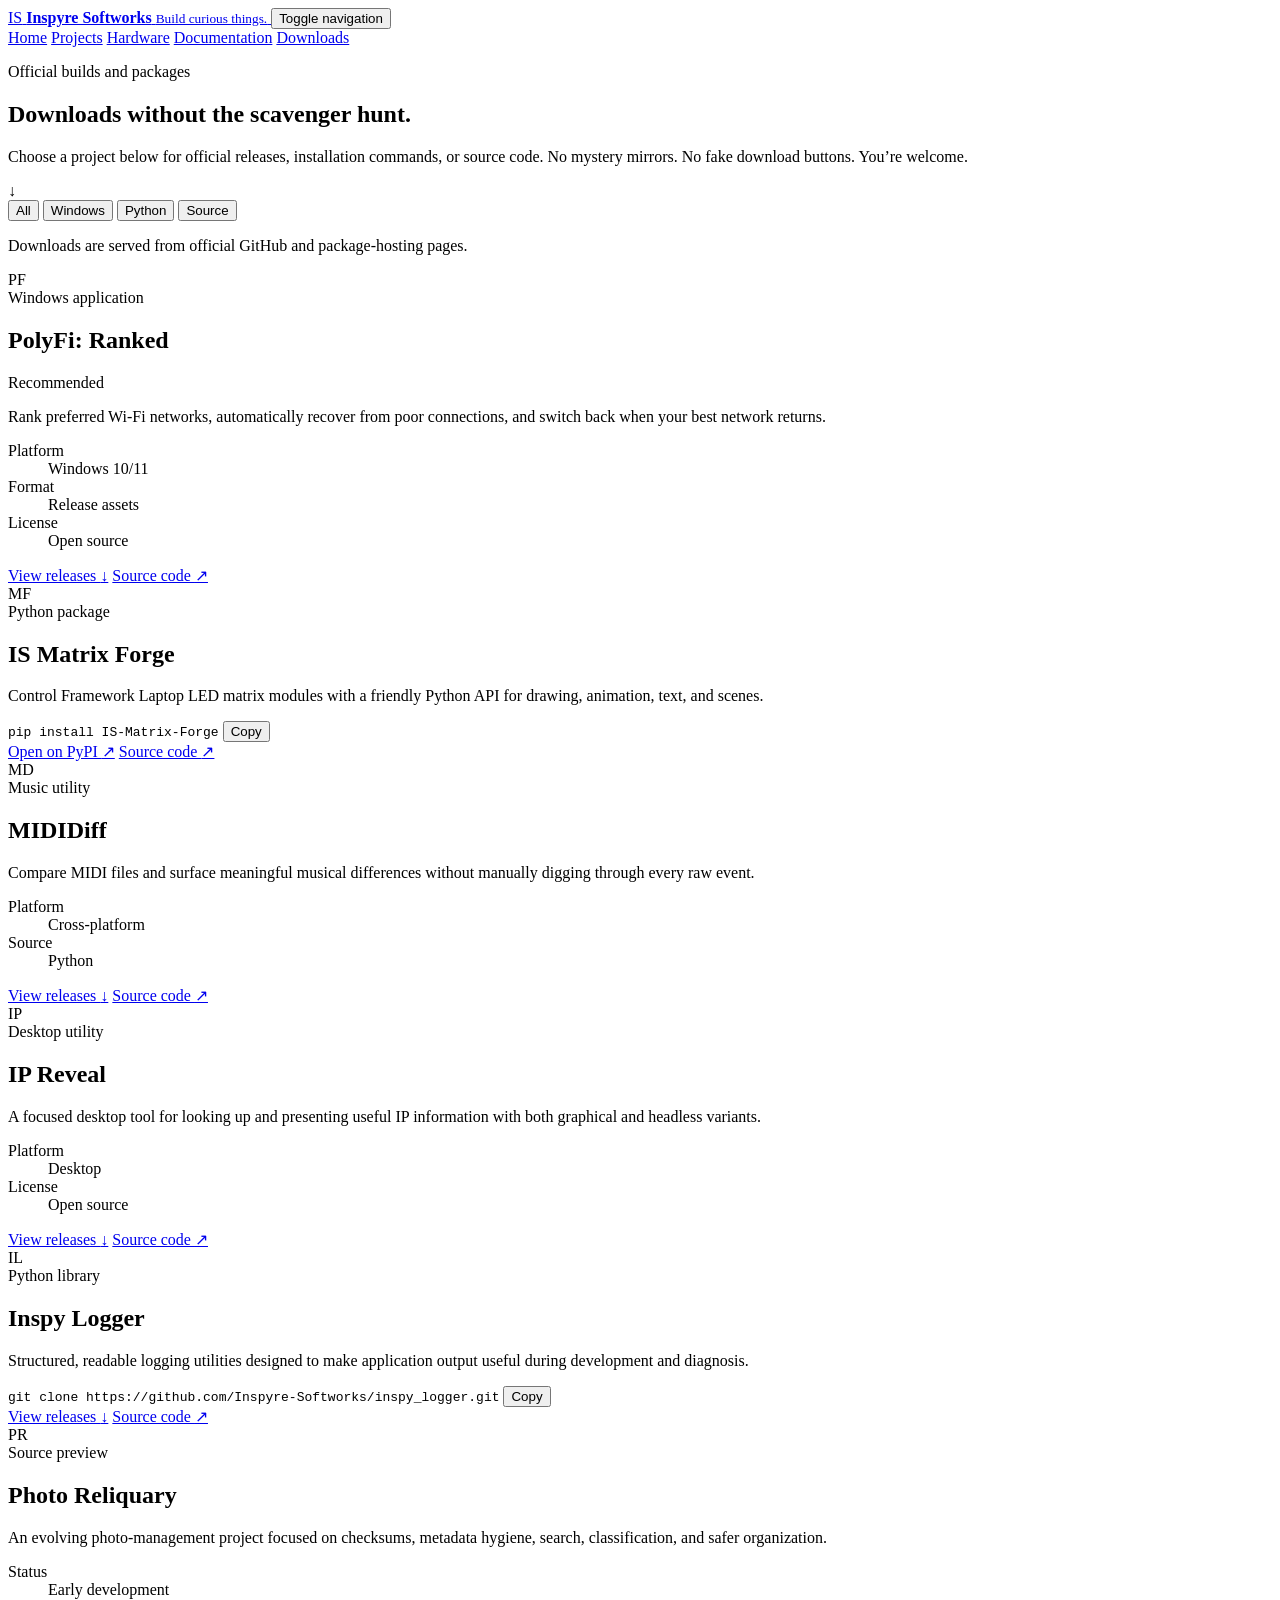
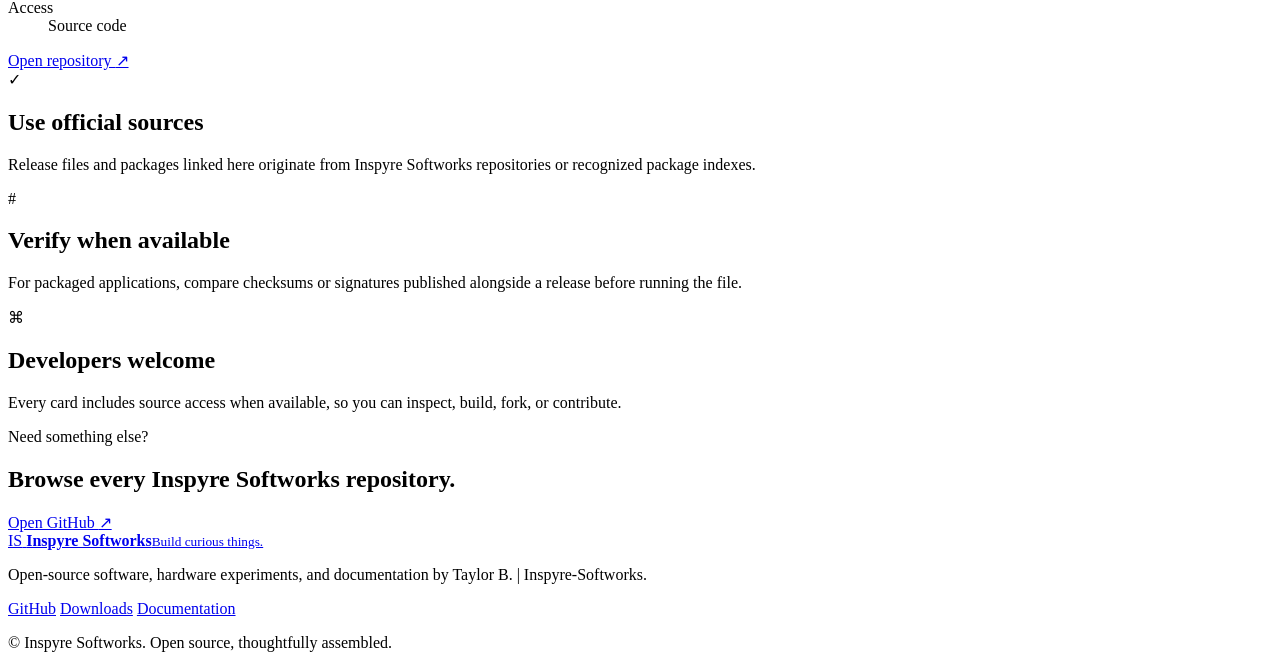
==== downloads.html @ b5f70a24 "Add downloads page" ====
<!doctype html>
<html lang="en">
<head>
  <meta charset="utf-8">
  <meta name="viewport" content="width=device-width, initial-scale=1">
  <meta name="description" content="Download releases, packages, and source code from Inspyre Softworks.">
  <meta name="theme-color" content="#0a0d14">
  <title>Downloads | Inspyre Softworks</title>
  <link rel="preconnect" href="https://fonts.googleapis.com">
  <link rel="preconnect" href="https://fonts.gstatic.com" crossorigin>
  <link href="https://fonts.googleapis.com/css2?family=DM+Mono:wght@400;500&family=Manrope:wght@400;500;600;700;800&display=swap" rel="stylesheet">
  <link rel="stylesheet" href="styles.css">
  <script defer src="app.js"></script>
</head>
<body>
  <div class="site-shell">
    <header class="site-header">
      <a class="brand" href="index.html" aria-label="Inspyre Softworks home">
        <span class="brand-mark" aria-hidden="true">IS</span>
        <span class="brand-copy">
          <strong>Inspyre Softworks</strong>
          <small>Build curious things.</small>
        </span>
      </a>

      <button class="nav-toggle" type="button" aria-expanded="false" aria-controls="site-nav">
        <span class="sr-only">Toggle navigation</span>
        <span></span><span></span><span></span>
      </button>

      <nav id="site-nav" class="site-nav" aria-label="Primary navigation">
        <a href="index.html">Home</a>
        <a href="index.html#projects">Projects</a>
        <a href="index.html#hardware">Hardware</a>
        <a href="index.html#docs">Documentation</a>
        <a class="nav-download active" href="downloads.html">Downloads</a>
      </nav>
    </header>

    <main>
      <section class="page-hero downloads-hero">
        <div>
          <p class="eyebrow"><span></span> Official builds and packages</p>
          <h1>Downloads without the scavenger hunt.</h1>
          <p>Choose a project below for official releases, installation commands, or source code. No mystery mirrors. No fake download buttons. You’re welcome.</p>
        </div>
        <div class="download-hero-glyph" aria-hidden="true">
          <span>↓</span>
          <i></i><i></i><i></i>
        </div>
      </section>

      <section class="download-toolbar" aria-label="Download filters">
        <div class="filter-group" role="group" aria-label="Filter downloads by platform">
          <button class="filter-button active" type="button" data-filter="all">All</button>
          <button class="filter-button" type="button" data-filter="windows">Windows</button>
          <button class="filter-button" type="button" data-filter="python">Python</button>
          <button class="filter-button" type="button" data-filter="source">Source</button>
        </div>
        <p><span class="status-dot"></span> Downloads are served from official GitHub and package-hosting pages.</p>
      </section>

      <section class="downloads-grid" aria-live="polite">
        <article class="download-card download-card-featured" data-category="windows source">
          <div class="download-card-head">
            <div class="download-icon">PF</div>
            <div>
              <span class="release-type">Windows application</span>
              <h2>PolyFi: Ranked</h2>
            </div>
            <span class="recommended-badge">Recommended</span>
          </div>
          <p>Rank preferred Wi-Fi networks, automatically recover from poor connections, and switch back when your best network returns.</p>
          <dl class="download-meta">
            <div><dt>Platform</dt><dd>Windows 10/11</dd></div>
            <div><dt>Format</dt><dd>Release assets</dd></div>
            <div><dt>License</dt><dd>Open source</dd></div>
          </dl>
          <div class="download-actions">
            <a class="button button-primary" href="https://github.com/Inspyre-Softworks/PolyFi-Ranked/releases">View releases <span aria-hidden="true">↓</span></a>
            <a class="button button-quiet" href="https://github.com/Inspyre-Softworks/PolyFi-Ranked">Source code <span aria-hidden="true">↗</span></a>
          </div>
        </article>

        <article class="download-card" data-category="python source">
          <div class="download-card-head">
            <div class="download-icon">MF</div>
            <div>
              <span class="release-type">Python package</span>
              <h2>IS Matrix Forge</h2>
            </div>
          </div>
          <p>Control Framework Laptop LED matrix modules with a friendly Python API for drawing, animation, text, and scenes.</p>
          <div class="install-command">
            <code>pip install IS-Matrix-Forge</code>
            <button type="button" data-copy="pip install IS-Matrix-Forge" aria-label="Copy install command">Copy</button>
          </div>
          <div class="download-actions">
            <a class="button button-secondary" href="https://pypi.org/project/IS-Matrix-Forge/">Open on PyPI <span aria-hidden="true">↗</span></a>
            <a class="button button-quiet" href="https://github.com/Inspyre-Softworks/IS-Matrix-Forge">Source code <span aria-hidden="true">↗</span></a>
          </div>
        </article>

        <article class="download-card" data-category="windows python source">
          <div class="download-card-head">
            <div class="download-icon">MD</div>
            <div>
              <span class="release-type">Music utility</span>
              <h2>MIDIDiff</h2>
            </div>
          </div>
          <p>Compare MIDI files and surface meaningful musical differences without manually digging through every raw event.</p>
          <dl class="download-meta compact">
            <div><dt>Platform</dt><dd>Cross-platform</dd></div>
            <div><dt>Source</dt><dd>Python</dd></div>
          </dl>
          <div class="download-actions">
            <a class="button button-secondary" href="https://github.com/Inspyre-Softworks/MIDIDiff/releases">View releases <span aria-hidden="true">↓</span></a>
            <a class="button button-quiet" href="https://github.com/Inspyre-Softworks/MIDIDiff">Source code <span aria-hidden="true">↗</span></a>
          </div>
        </article>

        <article class="download-card" data-category="windows source">
          <div class="download-card-head">
            <div class="download-icon">IP</div>
            <div>
              <span class="release-type">Desktop utility</span>
              <h2>IP Reveal</h2>
            </div>
          </div>
          <p>A focused desktop tool for looking up and presenting useful IP information with both graphical and headless variants.</p>
          <dl class="download-meta compact">
            <div><dt>Platform</dt><dd>Desktop</dd></div>
            <div><dt>License</dt><dd>Open source</dd></div>
          </dl>
          <div class="download-actions">
            <a class="button button-secondary" href="https://github.com/Inspyre-Softworks/ip-reveal/releases">View releases <span aria-hidden="true">↓</span></a>
            <a class="button button-quiet" href="https://github.com/Inspyre-Softworks/ip-reveal">Source code <span aria-hidden="true">↗</span></a>
          </div>
        </article>

        <article class="download-card" data-category="python source">
          <div class="download-card-head">
            <div class="download-icon">IL</div>
            <div>
              <span class="release-type">Python library</span>
              <h2>Inspy Logger</h2>
            </div>
          </div>
          <p>Structured, readable logging utilities designed to make application output useful during development and diagnosis.</p>
          <div class="install-command">
            <code>git clone https://github.com/Inspyre-Softworks/inspy_logger.git</code>
            <button type="button" data-copy="git clone https://github.com/Inspyre-Softworks/inspy_logger.git" aria-label="Copy clone command">Copy</button>
          </div>
          <div class="download-actions">
            <a class="button button-secondary" href="https://github.com/Inspyre-Softworks/inspy_logger/releases">View releases <span aria-hidden="true">↓</span></a>
            <a class="button button-quiet" href="https://github.com/Inspyre-Softworks/inspy_logger">Source code <span aria-hidden="true">↗</span></a>
          </div>
        </article>

        <article class="download-card" data-category="source">
          <div class="download-card-head">
            <div class="download-icon">PR</div>
            <div>
              <span class="release-type">Source preview</span>
              <h2>Photo Reliquary</h2>
            </div>
          </div>
          <p>An evolving photo-management project focused on checksums, metadata hygiene, search, classification, and safer organization.</p>
          <dl class="download-meta compact">
            <div><dt>Status</dt><dd>Early development</dd></div>
            <div><dt>Access</dt><dd>Source code</dd></div>
          </dl>
          <div class="download-actions">
            <a class="button button-secondary" href="https://github.com/Inspyre-Softworks/Photo-Reliquary">Open repository <span aria-hidden="true">↗</span></a>
          </div>
        </article>
      </section>

      <section class="download-notes">
        <article>
          <span class="note-icon">✓</span>
          <div><h2>Use official sources</h2><p>Release files and packages linked here originate from Inspyre Softworks repositories or recognized package indexes.</p></div>
        </article>
        <article>
          <span class="note-icon">#</span>
          <div><h2>Verify when available</h2><p>For packaged applications, compare checksums or signatures published alongside a release before running the file.</p></div>
        </article>
        <article>
          <span class="note-icon">⌘</span>
          <div><h2>Developers welcome</h2><p>Every card includes source access when available, so you can inspect, build, fork, or contribute.</p></div>
        </article>
      </section>

      <section class="source-banner">
        <div>
          <p class="eyebrow"><span></span> Need something else?</p>
          <h2>Browse every Inspyre Softworks repository.</h2>
        </div>
        <a class="button button-light" href="https://github.com/Inspyre-Softworks">Open GitHub <span aria-hidden="true">↗</span></a>
      </section>
    </main>

    <footer class="site-footer">
      <div>
        <a class="brand footer-brand" href="index.html">
          <span class="brand-mark" aria-hidden="true">IS</span>
          <span class="brand-copy"><strong>Inspyre Softworks</strong><small>Build curious things.</small></span>
        </a>
        <p>Open-source software, hardware experiments, and documentation by Taylor B. | Inspyre-Softworks.</p>
      </div>
      <div class="footer-links">
        <a href="https://github.com/Inspyre-Softworks">GitHub</a>
        <a href="downloads.html">Downloads</a>
        <a href="index.html#docs">Documentation</a>
      </div>
      <p class="footer-copy">© <span data-current-year></span> Inspyre Softworks. Open source, thoughtfully assembled.</p>
    </footer>
  </div>
</body>
</html>
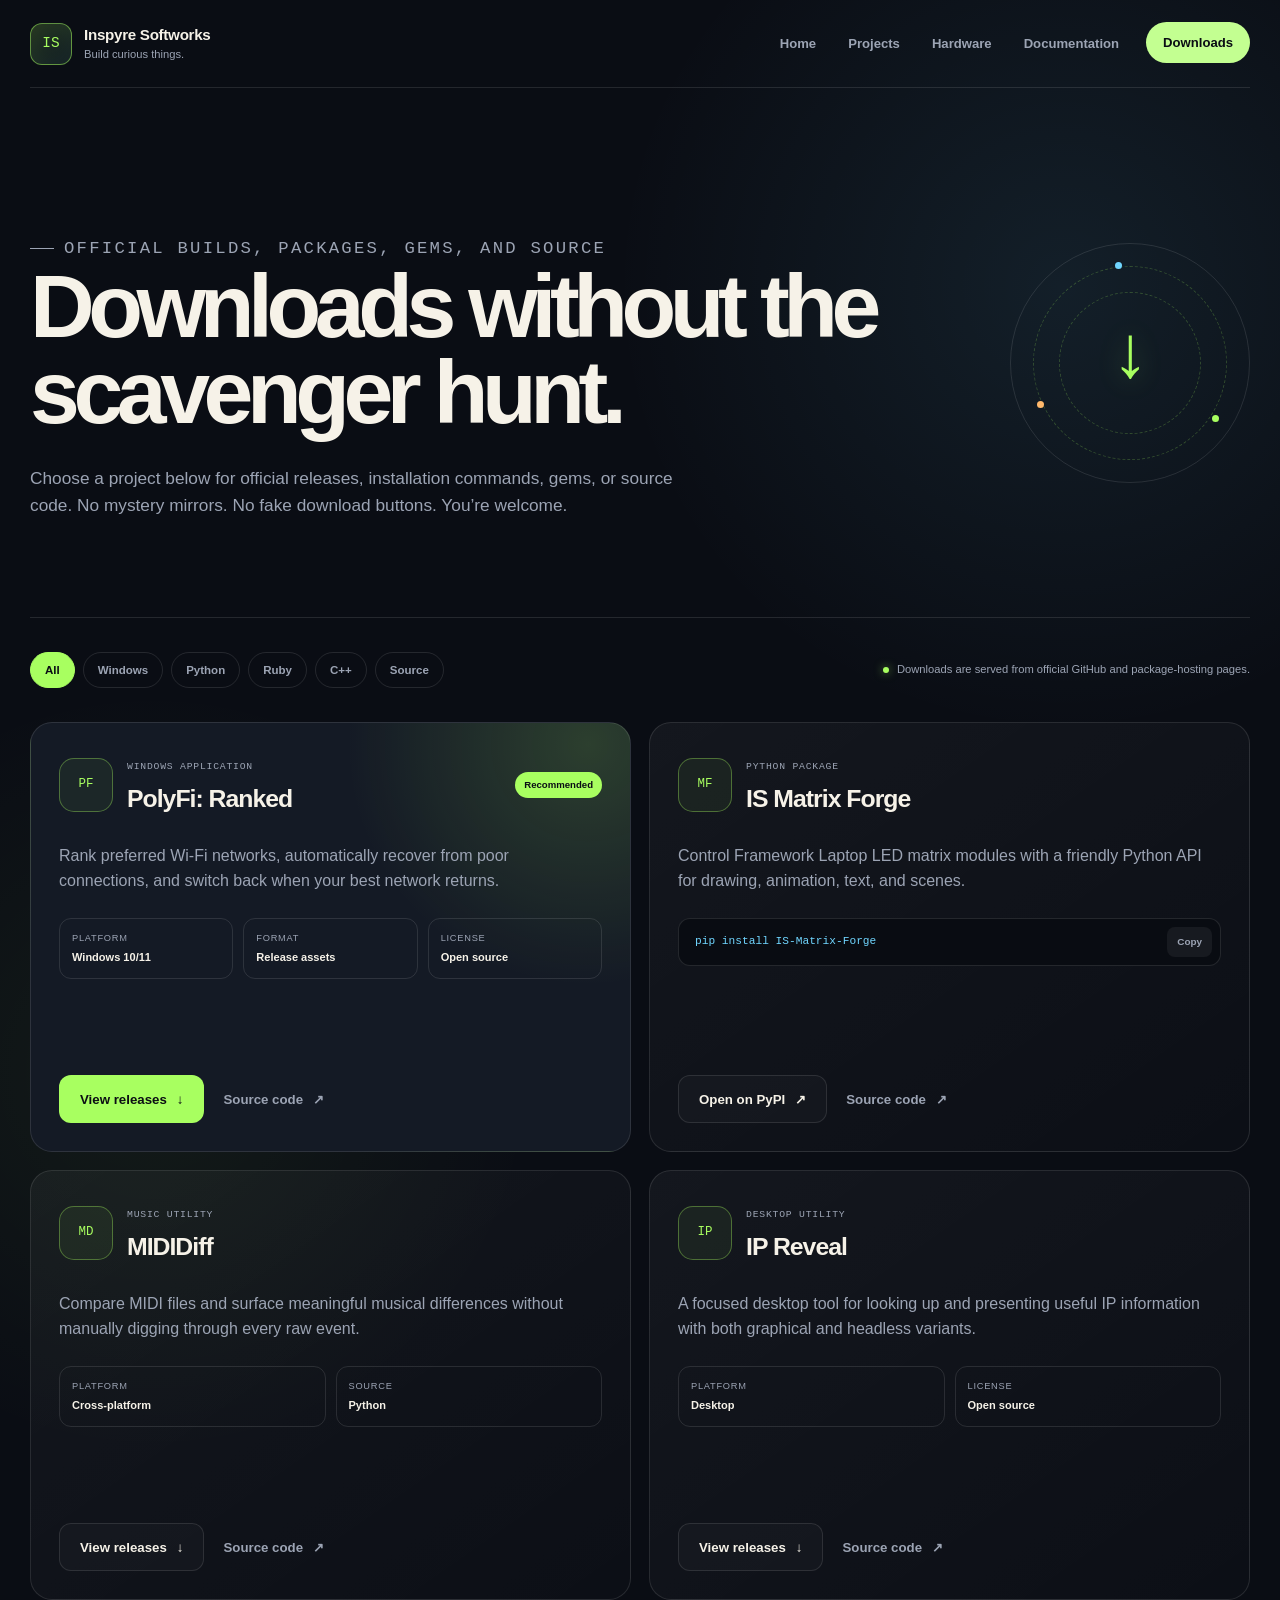
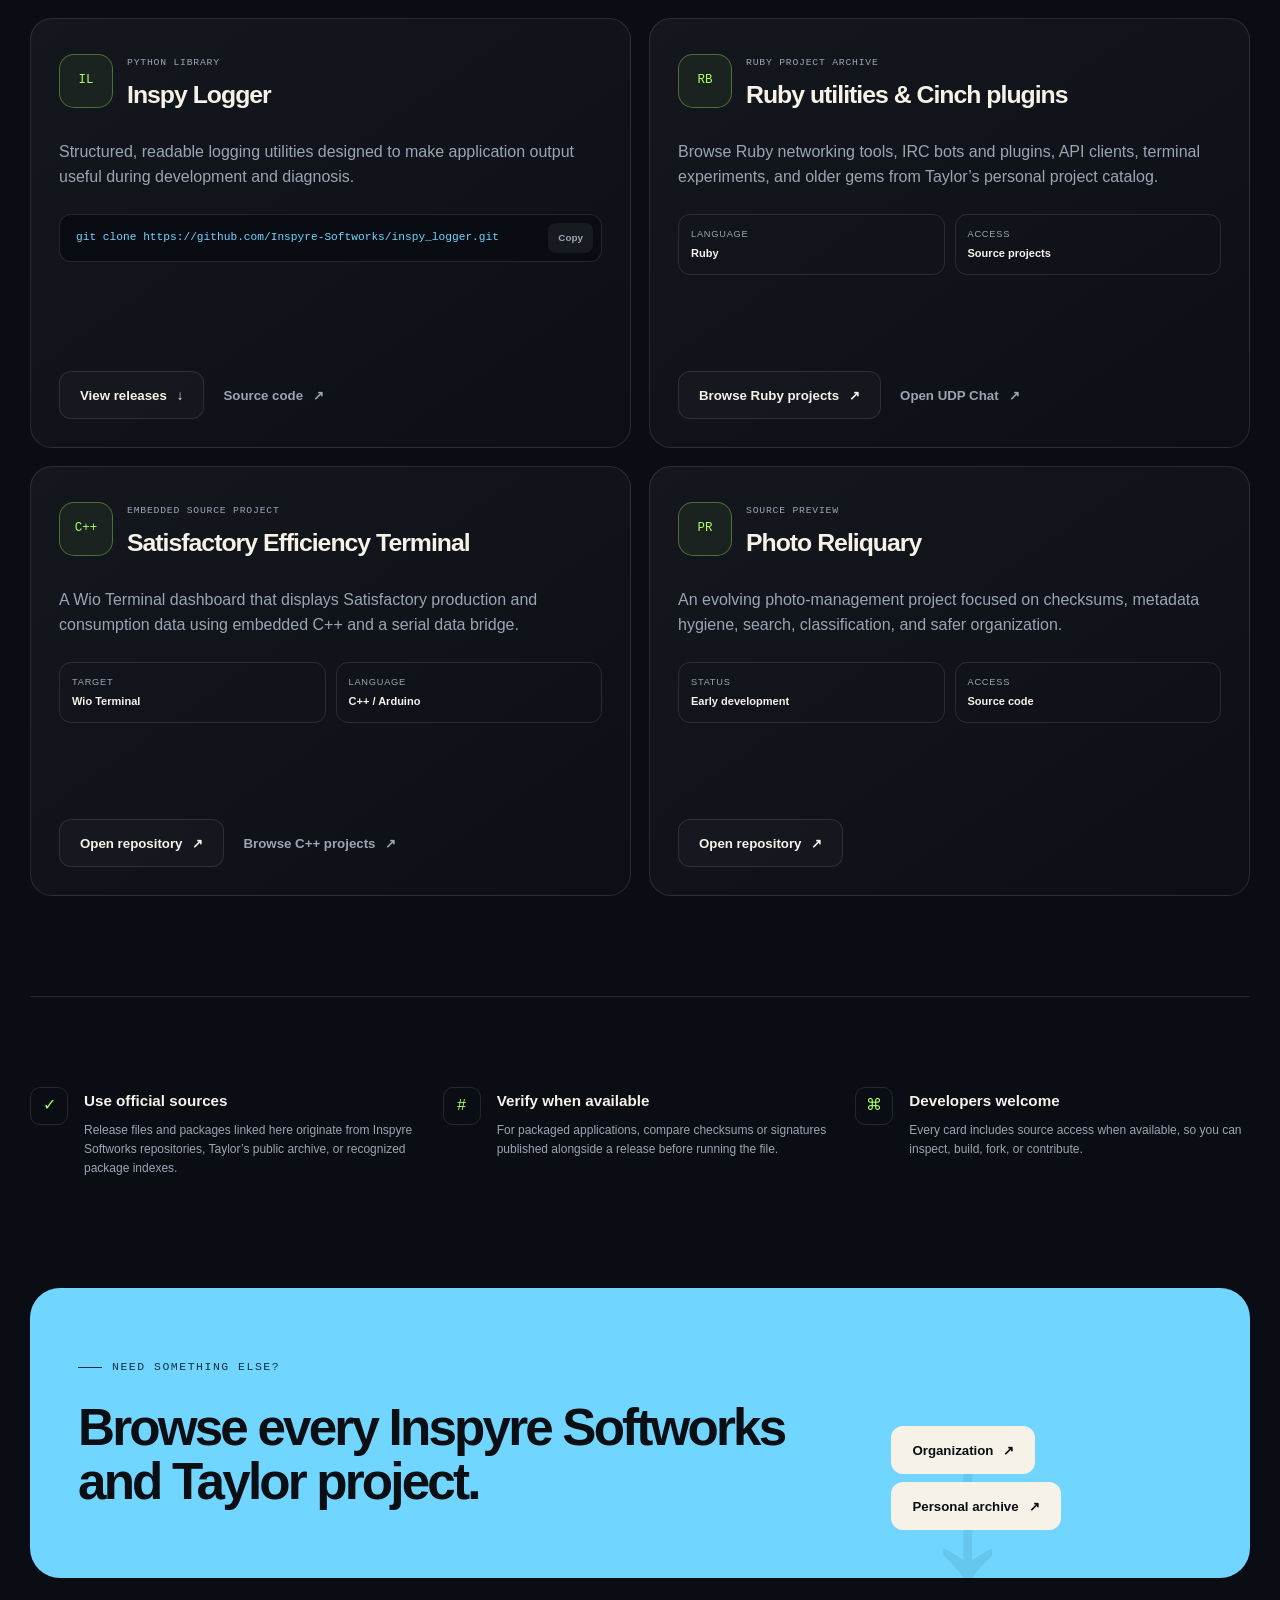
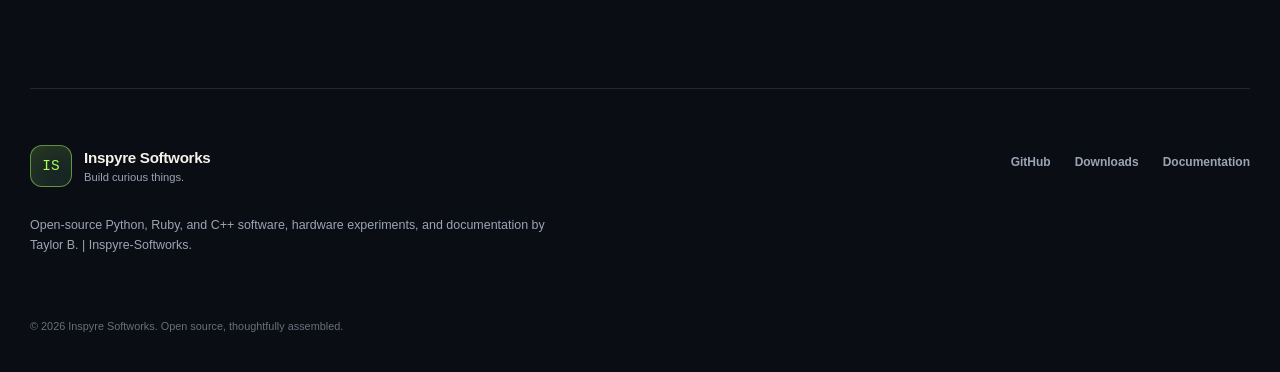
==== commit 8feb9dea: "Add Ruby and C++ download filters" ====
--- a/downloads.html
+++ b/downloads.html
@@ -3,7 +3,7 @@
 <head>
   <meta charset="utf-8">
   <meta name="viewport" content="width=device-width, initial-scale=1">
-  <meta name="description" content="Download releases, packages, and source code from Inspyre Softworks.">
+  <meta name="description" content="Download releases, packages, gems, and source code from Inspyre Softworks and Taylor's project archive.">
   <meta name="theme-color" content="#0a0d14">
   <title>Downloads | Inspyre Softworks</title>
   <link rel="preconnect" href="https://fonts.googleapis.com">
@@ -40,9 +40,9 @@
     <main>
       <section class="page-hero downloads-hero">
         <div>
-          <p class="eyebrow"><span></span> Official builds and packages</p>
+          <p class="eyebrow"><span></span> Official builds, packages, gems, and source</p>
           <h1>Downloads without the scavenger hunt.</h1>
-          <p>Choose a project below for official releases, installation commands, or source code. No mystery mirrors. No fake download buttons. You’re welcome.</p>
+          <p>Choose a project below for official releases, installation commands, gems, or source code. No mystery mirrors. No fake download buttons. You’re welcome.</p>
         </div>
         <div class="download-hero-glyph" aria-hidden="true">
           <span>↓</span>
@@ -51,10 +51,12 @@
       </section>
 
       <section class="download-toolbar" aria-label="Download filters">
-        <div class="filter-group" role="group" aria-label="Filter downloads by platform">
+        <div class="filter-group" role="group" aria-label="Filter downloads by platform or language">
           <button class="filter-button active" type="button" data-filter="all">All</button>
           <button class="filter-button" type="button" data-filter="windows">Windows</button>
           <button class="filter-button" type="button" data-filter="python">Python</button>
+          <button class="filter-button" type="button" data-filter="ruby">Ruby</button>
+          <button class="filter-button" type="button" data-filter="cpp">C++</button>
           <button class="filter-button" type="button" data-filter="source">Source</button>
         </div>
         <p><span class="status-dot"></span> Downloads are served from official GitHub and package-hosting pages.</p>
@@ -158,6 +160,44 @@
           </div>
         </article>
 
+        <article class="download-card" data-category="ruby source">
+          <div class="download-card-head">
+            <div class="download-icon">RB</div>
+            <div>
+              <span class="release-type">Ruby project archive</span>
+              <h2>Ruby utilities &amp; Cinch plugins</h2>
+            </div>
+          </div>
+          <p>Browse Ruby networking tools, IRC bots and plugins, API clients, terminal experiments, and older gems from Taylor’s personal project catalog.</p>
+          <dl class="download-meta compact">
+            <div><dt>Language</dt><dd>Ruby</dd></div>
+            <div><dt>Access</dt><dd>Source projects</dd></div>
+          </dl>
+          <div class="download-actions">
+            <a class="button button-secondary" href="https://github.com/search?q=user%3Atayjaybabee+language%3ARuby&amp;type=repositories">Browse Ruby projects <span aria-hidden="true">↗</span></a>
+            <a class="button button-quiet" href="https://github.com/tayjaybabee/ruby-UDP-chat">Open UDP Chat <span aria-hidden="true">↗</span></a>
+          </div>
+        </article>
+
+        <article class="download-card" data-category="cpp source">
+          <div class="download-card-head">
+            <div class="download-icon">C++</div>
+            <div>
+              <span class="release-type">Embedded source project</span>
+              <h2>Satisfactory Efficiency Terminal</h2>
+            </div>
+          </div>
+          <p>A Wio Terminal dashboard that displays Satisfactory production and consumption data using embedded C++ and a serial data bridge.</p>
+          <dl class="download-meta compact">
+            <div><dt>Target</dt><dd>Wio Terminal</dd></div>
+            <div><dt>Language</dt><dd>C++ / Arduino</dd></div>
+          </dl>
+          <div class="download-actions">
+            <a class="button button-secondary" href="https://github.com/tayjaybabee/satisfactory-efficiency-terminal">Open repository <span aria-hidden="true">↗</span></a>
+            <a class="button button-quiet" href="https://github.com/search?q=user%3Atayjaybabee+language%3AC%2B%2B&amp;type=repositories">Browse C++ projects <span aria-hidden="true">↗</span></a>
+          </div>
+        </article>
+
         <article class="download-card" data-category="source">
           <div class="download-card-head">
             <div class="download-icon">PR</div>
@@ -180,7 +220,7 @@
       <section class="download-notes">
         <article>
           <span class="note-icon">✓</span>
-          <div><h2>Use official sources</h2><p>Release files and packages linked here originate from Inspyre Softworks repositories or recognized package indexes.</p></div>
+          <div><h2>Use official sources</h2><p>Release files and packages linked here originate from Inspyre Softworks repositories, Taylor’s public archive, or recognized package indexes.</p></div>
         </article>
         <article>
           <span class="note-icon">#</span>
@@ -195,9 +235,12 @@
       <section class="source-banner">
         <div>
           <p class="eyebrow"><span></span> Need something else?</p>
-          <h2>Browse every Inspyre Softworks repository.</h2>
-        </div>
-        <a class="button button-light" href="https://github.com/Inspyre-Softworks">Open GitHub <span aria-hidden="true">↗</span></a>
+          <h2>Browse every Inspyre Softworks and Taylor project.</h2>
+        </div>
+        <div class="download-actions">
+          <a class="button button-light" href="https://github.com/Inspyre-Softworks">Organization <span aria-hidden="true">↗</span></a>
+          <a class="button button-light" href="https://github.com/tayjaybabee?tab=repositories">Personal archive <span aria-hidden="true">↗</span></a>
+        </div>
       </section>
     </main>
 
@@ -207,7 +250,7 @@
           <span class="brand-mark" aria-hidden="true">IS</span>
           <span class="brand-copy"><strong>Inspyre Softworks</strong><small>Build curious things.</small></span>
         </a>
-        <p>Open-source software, hardware experiments, and documentation by Taylor B. | Inspyre-Softworks.</p>
+        <p>Open-source Python, Ruby, and C++ software, hardware experiments, and documentation by Taylor B. | Inspyre-Softworks.</p>
       </div>
       <div class="footer-links">
         <a href="https://github.com/Inspyre-Softworks">GitHub</a>
--- a/styles.css
+++ b/styles.css
@@ -0,0 +1,466 @@
+:root {
+  --bg: #0a0d14;
+  --bg-soft: #10151f;
+  --panel: #141a25;
+  --panel-2: #181f2b;
+  --text: #f6f2e8;
+  --muted: #9ca4b4;
+  --line: rgba(255, 255, 255, 0.11);
+  --accent: #a8ff60;
+  --accent-2: #70d6ff;
+  --warm: #ffb86b;
+  --max-width: 1220px;
+  --radius: 22px;
+}
+
+* { box-sizing: border-box; }
+html { scroll-behavior: smooth; }
+body {
+  margin: 0;
+  color: var(--text);
+  background:
+    radial-gradient(circle at 83% 8%, rgba(112, 214, 255, 0.09), transparent 28rem),
+    radial-gradient(circle at 12% 30%, rgba(168, 255, 96, 0.06), transparent 24rem),
+    var(--bg);
+  font-family: 'Manrope', sans-serif;
+  line-height: 1.6;
+}
+
+body::before {
+  content: '';
+  position: fixed;
+  inset: 0;
+  pointer-events: none;
+  opacity: 0.16;
+  background-image: linear-gradient(rgba(255,255,255,.025) 1px, transparent 1px), linear-gradient(90deg, rgba(255,255,255,.025) 1px, transparent 1px);
+  background-size: 48px 48px;
+  mask-image: linear-gradient(to bottom, black, transparent 85%);
+}
+
+a { color: inherit; text-decoration: none; }
+button, input, textarea, select { font: inherit; }
+button { color: inherit; }
+img { max-width: 100%; }
+
+.sr-only {
+  position: absolute;
+  width: 1px;
+  height: 1px;
+  padding: 0;
+  margin: -1px;
+  overflow: hidden;
+  clip: rect(0, 0, 0, 0);
+  white-space: nowrap;
+  border: 0;
+}
+
+.site-shell { width: min(100% - 36px, var(--max-width)); margin: 0 auto; }
+.site-header {
+  min-height: 88px;
+  display: flex;
+  align-items: center;
+  justify-content: space-between;
+  gap: 28px;
+  border-bottom: 1px solid var(--line);
+  position: relative;
+  z-index: 20;
+}
+
+.brand { display: inline-flex; align-items: center; gap: 12px; }
+.brand-mark {
+  width: 42px;
+  height: 42px;
+  display: grid;
+  place-items: center;
+  border: 1px solid rgba(168, 255, 96, .5);
+  border-radius: 12px;
+  background: linear-gradient(145deg, rgba(168,255,96,.16), rgba(112,214,255,.08));
+  color: var(--accent);
+  font-family: 'DM Mono', monospace;
+  font-size: .9rem;
+  font-weight: 500;
+  box-shadow: inset 0 0 24px rgba(168, 255, 96, .05);
+}
+.brand-copy { display: grid; line-height: 1.15; }
+.brand-copy strong { font-size: .95rem; letter-spacing: -.02em; }
+.brand-copy small { color: var(--muted); font-size: .7rem; margin-top: 4px; }
+
+.site-nav { display: flex; align-items: center; gap: 6px; }
+.site-nav a {
+  color: var(--muted);
+  font-size: .82rem;
+  font-weight: 700;
+  padding: 10px 13px;
+  border-radius: 999px;
+  transition: color .2s ease, background .2s ease, transform .2s ease;
+}
+.site-nav a:hover, .site-nav a.active { color: var(--text); background: rgba(255,255,255,.055); }
+.site-nav .nav-download {
+  color: var(--bg);
+  background: var(--accent);
+  margin-left: 8px;
+  padding-inline: 17px;
+}
+.site-nav .nav-download:hover, .site-nav .nav-download.active { color: var(--bg); background: #c3ff91; transform: translateY(-1px); }
+
+.nav-toggle { display: none; border: 0; background: transparent; padding: 8px; }
+.nav-toggle span:not(.sr-only) { display: block; width: 24px; height: 2px; background: var(--text); margin: 5px 0; }
+
+.hero {
+  min-height: 730px;
+  display: grid;
+  grid-template-columns: 1.08fr .92fr;
+  gap: 76px;
+  align-items: center;
+  padding: 90px 0 76px;
+}
+.eyebrow {
+  display: flex;
+  align-items: center;
+  gap: 10px;
+  color: var(--accent);
+  font-family: 'DM Mono', monospace;
+  font-size: .72rem;
+  letter-spacing: .13em;
+  text-transform: uppercase;
+  margin: 0 0 24px;
+}
+.eyebrow span { width: 24px; height: 1px; background: currentColor; }
+.hero h1, .page-hero h1 {
+  font-size: clamp(3.25rem, 6.5vw, 6.7rem);
+  line-height: .96;
+  letter-spacing: -.072em;
+  margin: 0;
+  max-width: 860px;
+}
+.hero h1 em { color: var(--accent); font-style: normal; }
+.hero-lede, .page-hero p {
+  max-width: 660px;
+  color: var(--muted);
+  font-size: 1.08rem;
+  margin: 30px 0 0;
+}
+.hero-actions { display: flex; flex-wrap: wrap; gap: 12px; margin-top: 34px; }
+.button {
+  display: inline-flex;
+  align-items: center;
+  justify-content: center;
+  gap: 10px;
+  min-height: 48px;
+  padding: 0 20px;
+  border-radius: 12px;
+  border: 1px solid transparent;
+  font-size: .83rem;
+  font-weight: 800;
+  transition: transform .2s ease, background .2s ease, border-color .2s ease;
+}
+.button:hover { transform: translateY(-2px); }
+.button-primary { color: #0b0e13; background: var(--accent); }
+.button-primary:hover { background: #c5ff95; }
+.button-secondary { border-color: var(--line); background: rgba(255,255,255,.025); }
+.button-secondary:hover { border-color: rgba(168,255,96,.4); background: rgba(168,255,96,.055); }
+.button-light { color: var(--bg); background: var(--text); }
+.button-light:hover { background: white; }
+.button-quiet { color: var(--muted); padding-inline: 10px; }
+.button-quiet:hover { color: var(--text); }
+
+.hero-meta {
+  display: grid;
+  grid-template-columns: repeat(3, 1fr);
+  gap: 16px;
+  margin-top: 70px;
+  padding-top: 24px;
+  border-top: 1px solid var(--line);
+}
+.hero-meta div { display: grid; gap: 4px; }
+.hero-meta strong { font-size: .78rem; }
+.hero-meta span { color: var(--muted); font-size: .68rem; }
+
+.hero-visual { min-height: 540px; position: relative; }
+.hero-visual::before {
+  content: '';
+  position: absolute;
+  width: 310px;
+  height: 310px;
+  border-radius: 50%;
+  background: radial-gradient(circle, rgba(112,214,255,.18), rgba(168,255,96,.035) 45%, transparent 68%);
+  left: 50%;
+  top: 48%;
+  transform: translate(-50%, -50%);
+  filter: blur(4px);
+}
+.orbit { position: absolute; border: 1px solid rgba(255,255,255,.09); border-radius: 50%; left: 50%; top: 48%; transform: translate(-50%, -50%); }
+.orbit::after { content: ''; position: absolute; width: 9px; height: 9px; border-radius: 50%; background: var(--accent); box-shadow: 0 0 18px var(--accent); }
+.orbit-one { width: 450px; height: 450px; animation: spin 22s linear infinite; }
+.orbit-one::after { top: 47px; left: 62px; }
+.orbit-two { width: 320px; height: 320px; border-style: dashed; animation: spin-reverse 18s linear infinite; }
+.orbit-two::after { right: 25px; bottom: 74px; background: var(--accent-2); box-shadow: 0 0 18px var(--accent-2); }
+@keyframes spin { to { transform: translate(-50%, -50%) rotate(360deg); } }
+@keyframes spin-reverse { to { transform: translate(-50%, -50%) rotate(-360deg); } }
+
+.signal-card {
+  position: absolute;
+  border: 1px solid rgba(255,255,255,.13);
+  background: rgba(20,26,37,.86);
+  backdrop-filter: blur(18px);
+  box-shadow: 0 24px 70px rgba(0,0,0,.35);
+}
+.signal-card-main {
+  width: 330px;
+  padding: 28px;
+  border-radius: 24px;
+  left: 50%;
+  top: 49%;
+  transform: translate(-50%, -50%) rotate(-3deg);
+}
+.signal-label { color: var(--accent); font-family: 'DM Mono', monospace; font-size: .62rem; letter-spacing: .14em; }
+.signal-card-main strong { display: block; font-size: 1.55rem; margin-top: 16px; }
+.signal-card-main p { color: var(--muted); font-size: .85rem; margin: 8px 0 24px; }
+.signal-line { height: 46px; display: flex; align-items: end; gap: 7px; }
+.signal-line i { display: block; flex: 1; min-width: 10px; border-radius: 3px 3px 1px 1px; background: linear-gradient(to top, var(--accent), var(--accent-2)); animation: signal 1.8s ease-in-out infinite alternate; }
+.signal-line i:nth-child(1) { height: 30%; }
+.signal-line i:nth-child(2) { height: 58%; animation-delay: .2s; }
+.signal-line i:nth-child(3) { height: 100%; animation-delay: .4s; }
+.signal-line i:nth-child(4) { height: 76%; animation-delay: .6s; }
+.signal-line i:nth-child(5) { height: 45%; animation-delay: .8s; }
+@keyframes signal { to { transform: scaleY(.65); opacity: .75; } }
+.signal-card-small { display: flex; align-items: center; gap: 10px; padding: 14px 16px; border-radius: 16px; }
+.signal-card-small span { color: var(--accent); font-family: 'DM Mono', monospace; font-size: .72rem; }
+.signal-card-small strong { font-size: .75rem; }
+.card-python { top: 14%; right: -2%; transform: rotate(5deg); }
+.card-hardware { bottom: 11%; left: -4%; transform: rotate(-7deg); }
+.card-hardware span { color: var(--accent-2); }
+
+.section-block { padding: 112px 0; border-top: 1px solid var(--line); }
+.section-heading { display: flex; justify-content: space-between; align-items: end; gap: 32px; margin-bottom: 46px; }
+.section-heading .eyebrow { margin-bottom: 16px; }
+.section-heading h2, .docs-copy h2, .download-cta h2, .source-banner h2 {
+  font-size: clamp(2.15rem, 4vw, 4rem);
+  line-height: 1.05;
+  letter-spacing: -.055em;
+  max-width: 760px;
+  margin: 0;
+}
+.text-link { color: var(--muted); font-size: .82rem; font-weight: 700; padding-bottom: 7px; border-bottom: 1px solid var(--line); }
+.text-link:hover { color: var(--accent); border-color: var(--accent); }
+
+.project-grid { display: grid; grid-template-columns: repeat(2, 1fr); gap: 18px; }
+.project-card {
+  min-height: 390px;
+  padding: 28px;
+  border: 1px solid var(--line);
+  border-radius: var(--radius);
+  background: linear-gradient(145deg, rgba(255,255,255,.045), rgba(255,255,255,.012));
+  display: flex;
+  flex-direction: column;
+  justify-content: space-between;
+  transition: transform .25s ease, border-color .25s ease, background .25s ease;
+}
+.project-card:hover { transform: translateY(-5px); border-color: rgba(168,255,96,.3); background: linear-gradient(145deg, rgba(168,255,96,.065), rgba(255,255,255,.014)); }
+.project-card-featured { grid-row: span 2; min-height: 798px; background: radial-gradient(circle at 90% 10%, rgba(168,255,96,.14), transparent 40%), var(--panel); }
+.card-topline { display: flex; align-items: center; justify-content: space-between; }
+.project-number { color: var(--muted); font-family: 'DM Mono', monospace; font-size: .72rem; }
+.status-badge { display: inline-flex; align-items: center; gap: 7px; color: #c7d0c1; font-size: .68rem; border: 1px solid var(--line); border-radius: 999px; padding: 5px 9px; }
+.status-badge i, .status-dot { width: 6px; height: 6px; display: inline-block; border-radius: 50%; background: var(--accent); box-shadow: 0 0 10px rgba(168,255,96,.6); }
+.project-kicker { color: var(--accent); font-family: 'DM Mono', monospace; font-size: .68rem; text-transform: uppercase; letter-spacing: .1em; }
+.project-card h3 { font-size: clamp(1.8rem, 3vw, 3.1rem); line-height: 1.05; letter-spacing: -.05em; margin: 10px 0 16px; }
+.project-card p:not(.project-kicker) { color: var(--muted); max-width: 600px; }
+.project-footer { display: flex; align-items: end; justify-content: space-between; gap: 20px; }
+.tag-row { display: flex; flex-wrap: wrap; gap: 7px; }
+.tag-row span { color: #c9cfda; font-size: .63rem; border: 1px solid var(--line); border-radius: 999px; padding: 5px 8px; }
+.project-footer a { font-size: .75rem; font-weight: 800; white-space: nowrap; }
+.project-footer a:hover { color: var(--accent); }
+
+.hardware-block { padding-bottom: 130px; }
+.hardware-grid { display: grid; grid-template-columns: 1fr 1fr; gap: 18px; }
+.hardware-panel { min-height: 320px; padding: 30px; border: 1px solid var(--line); border-radius: var(--radius); background: var(--panel); }
+.hardware-panel:nth-child(2) { background: linear-gradient(145deg, rgba(112,214,255,.09), rgba(255,255,255,.02)); }
+.panel-icon { color: var(--accent); font-family: 'DM Mono', monospace; font-size: 1.3rem; }
+.hardware-panel h3 { font-size: 1.55rem; letter-spacing: -.035em; margin: 56px 0 12px; }
+.hardware-panel p { color: var(--muted); max-width: 500px; }
+.hardware-panel a { color: var(--accent); display: inline-block; font-size: .78rem; font-weight: 800; margin-top: 18px; }
+.panel-terminal { grid-column: 1 / -1; min-height: auto; padding: 0; overflow: hidden; background: #07090e; }
+.terminal-head { display: flex; align-items: center; gap: 7px; min-height: 42px; padding: 0 18px; border-bottom: 1px solid var(--line); background: rgba(255,255,255,.025); }
+.terminal-head i { width: 8px; height: 8px; border-radius: 50%; background: #4d5360; }
+.terminal-head span { color: var(--muted); font-family: 'DM Mono', monospace; font-size: .65rem; margin-left: 8px; }
+.panel-terminal pre { margin: 0; padding: 32px; overflow: auto; }
+.panel-terminal code { color: var(--accent-2); font-family: 'DM Mono', monospace; font-size: .9rem; line-height: 1.85; }
+.code-dim { color: #777f8e; }
+.code-string { color: var(--accent); }
+
+.docs-block { display: grid; grid-template-columns: .9fr 1.1fr; gap: 80px; align-items: center; }
+.docs-copy .eyebrow { margin-bottom: 16px; }
+.docs-copy p:not(.eyebrow) { color: var(--muted); max-width: 560px; margin: 24px 0 30px; }
+.docs-list { border-top: 1px solid var(--line); }
+.docs-list a { min-height: 100px; display: grid; grid-template-columns: 46px 1fr auto; align-items: center; gap: 16px; border-bottom: 1px solid var(--line); transition: padding .2s ease, color .2s ease; }
+.docs-list a:hover { color: var(--accent); padding-left: 10px; }
+.docs-list span { color: var(--muted); font-family: 'DM Mono', monospace; font-size: .7rem; }
+.docs-list strong { font-size: 1rem; }
+.docs-list em { font-style: normal; }
+
+.download-cta, .source-banner {
+  min-height: 340px;
+  margin: 20px 0 110px;
+  padding: 48px;
+  display: flex;
+  align-items: center;
+  justify-content: space-between;
+  gap: 40px;
+  border-radius: 30px;
+  color: #0b0e13;
+  background: var(--accent);
+  position: relative;
+  overflow: hidden;
+}
+.download-cta::after, .source-banner::after { content: '↓'; position: absolute; right: 18%; bottom: -48px; font-family: 'DM Mono', monospace; font-size: 13rem; line-height: 1; opacity: .08; }
+.download-cta .eyebrow, .source-banner .eyebrow { color: #222a19; }
+.download-cta h2, .source-banner h2 { max-width: 800px; }
+.download-cta .button, .source-banner .button { position: relative; z-index: 2; flex: 0 0 auto; }
+
+.site-footer { display: grid; grid-template-columns: 1.2fr auto; gap: 40px; padding: 56px 0 36px; border-top: 1px solid var(--line); }
+.footer-brand { margin-bottom: 16px; }
+.site-footer > div > p { max-width: 520px; color: var(--muted); font-size: .78rem; }
+.footer-links { display: flex; align-items: start; gap: 24px; padding-top: 8px; }
+.footer-links a { color: var(--muted); font-size: .75rem; font-weight: 700; }
+.footer-links a:hover { color: var(--accent); }
+.footer-copy { grid-column: 1 / -1; color: #686f7c; font-size: .68rem; margin: 10px 0 0; }
+
+.page-hero {
+  min-height: 530px;
+  display: grid;
+  grid-template-columns: 1fr 280px;
+  align-items: center;
+  gap: 60px;
+  padding: 90px 0 70px;
+  border-bottom: 1px solid var(--line);
+}
+.page-hero h1 { font-size: clamp(3.4rem, 7vw, 6.6rem); }
+.download-hero-glyph { width: 240px; height: 240px; border: 1px solid var(--line); border-radius: 50%; display: grid; place-items: center; position: relative; justify-self: end; }
+.download-hero-glyph::before, .download-hero-glyph::after { content: ''; position: absolute; border: 1px dashed rgba(168,255,96,.22); border-radius: 50%; animation: spin 18s linear infinite; }
+.download-hero-glyph::before { inset: 22px; }
+.download-hero-glyph::after { inset: 48px; animation-direction: reverse; }
+.download-hero-glyph span { color: var(--accent); font-family: 'DM Mono', monospace; font-size: 4.6rem; line-height: 1; transform: translateY(-5px); text-shadow: 0 0 28px rgba(168,255,96,.3); }
+.download-hero-glyph i { position: absolute; width: 7px; height: 7px; border-radius: 50%; background: var(--accent-2); }
+.download-hero-glyph i:nth-of-type(1) { top: 18px; left: 104px; }
+.download-hero-glyph i:nth-of-type(2) { right: 30px; bottom: 60px; background: var(--accent); }
+.download-hero-glyph i:nth-of-type(3) { left: 26px; bottom: 74px; background: var(--warm); }
+
+.download-toolbar { display: flex; align-items: center; justify-content: space-between; gap: 24px; padding: 34px 0; }
+.filter-group { display: flex; gap: 8px; flex-wrap: wrap; }
+.filter-button { border: 1px solid var(--line); background: transparent; border-radius: 999px; padding: 8px 14px; color: var(--muted); font-size: .72rem; font-weight: 800; cursor: pointer; }
+.filter-button:hover, .filter-button.active { color: var(--bg); border-color: var(--accent); background: var(--accent); }
+.download-toolbar > p { color: var(--muted); display: flex; align-items: center; gap: 8px; font-size: .7rem; margin: 0; }
+
+.downloads-grid { display: grid; grid-template-columns: repeat(2, minmax(0, 1fr)); gap: 18px; padding-bottom: 100px; }
+.download-card {
+  min-height: 430px;
+  padding: 28px;
+  display: flex;
+  flex-direction: column;
+  border: 1px solid var(--line);
+  border-radius: var(--radius);
+  background: linear-gradient(145deg, rgba(255,255,255,.042), rgba(255,255,255,.01));
+  transition: opacity .2s ease, transform .25s ease, border-color .25s ease;
+}
+.download-card:hover { transform: translateY(-4px); border-color: rgba(112,214,255,.32); }
+.download-card.is-hidden { display: none; }
+.download-card-featured { background: radial-gradient(circle at 93% 5%, rgba(168,255,96,.16), transparent 35%), var(--panel); }
+.download-card-head { display: flex; align-items: center; gap: 14px; position: relative; }
+.download-icon { width: 54px; height: 54px; display: grid; place-items: center; flex: 0 0 54px; border: 1px solid rgba(168,255,96,.35); border-radius: 15px; color: var(--accent); background: rgba(168,255,96,.06); font-family: 'DM Mono', monospace; font-size: .78rem; }
+.release-type { color: var(--muted); font-family: 'DM Mono', monospace; font-size: .61rem; letter-spacing: .08em; text-transform: uppercase; }
+.download-card h2 { font-size: 1.55rem; letter-spacing: -.04em; margin: 2px 0 0; }
+.recommended-badge { margin-left: auto; color: var(--bg); background: var(--accent); border-radius: 999px; padding: 5px 9px; font-size: .6rem; font-weight: 800; }
+.download-card > p { color: var(--muted); margin: 24px 0; }
+.download-meta { display: grid; grid-template-columns: repeat(3, 1fr); gap: 10px; margin: 0 0 26px; }
+.download-meta.compact { grid-template-columns: repeat(2, 1fr); }
+.download-meta div { padding: 12px; border: 1px solid var(--line); border-radius: 12px; }
+.download-meta dt { color: var(--muted); font-size: .58rem; text-transform: uppercase; letter-spacing: .08em; }
+.download-meta dd { margin: 3px 0 0; font-size: .69rem; font-weight: 700; }
+.install-command { min-height: 48px; display: flex; align-items: center; justify-content: space-between; gap: 16px; padding: 0 8px 0 16px; border: 1px solid var(--line); border-radius: 12px; background: #090c12; margin: 0 0 26px; overflow: hidden; }
+.install-command code { color: var(--accent-2); font-family: 'DM Mono', monospace; font-size: .7rem; overflow: hidden; text-overflow: ellipsis; white-space: nowrap; }
+.install-command button { border: 0; border-radius: 8px; color: var(--muted); background: rgba(255,255,255,.06); padding: 7px 10px; font-size: .62rem; font-weight: 800; cursor: pointer; }
+.install-command button:hover { color: var(--text); background: rgba(255,255,255,.1); }
+.download-actions { display: flex; flex-wrap: wrap; align-items: center; gap: 8px; margin-top: auto; }
+
+.download-notes { display: grid; grid-template-columns: repeat(3, 1fr); gap: 18px; padding: 90px 0; border-top: 1px solid var(--line); }
+.download-notes article { display: flex; align-items: flex-start; gap: 16px; }
+.note-icon { width: 38px; height: 38px; display: grid; place-items: center; flex: 0 0 38px; border: 1px solid var(--line); border-radius: 10px; color: var(--accent); font-family: 'DM Mono', monospace; }
+.download-notes h2 { font-size: .95rem; margin: 2px 0 7px; }
+.download-notes p { color: var(--muted); font-size: .75rem; margin: 0; }
+.source-banner { min-height: 290px; background: var(--accent-2); }
+.source-banner .eyebrow { color: #143140; }
+
+:focus-visible { outline: 2px solid var(--accent); outline-offset: 4px; }
+
+@media (max-width: 1000px) {
+  .hero { grid-template-columns: 1fr; gap: 28px; padding-top: 70px; }
+  .hero-visual { min-height: 500px; }
+  .project-card-featured { grid-row: auto; min-height: 460px; }
+  .project-grid { grid-template-columns: 1fr; }
+  .docs-block { grid-template-columns: 1fr; gap: 48px; }
+  .page-hero { grid-template-columns: 1fr 210px; }
+  .download-hero-glyph { width: 190px; height: 190px; }
+  .downloads-grid { grid-template-columns: 1fr; }
+}
+
+@media (max-width: 780px) {
+  .site-shell { width: min(100% - 24px, var(--max-width)); }
+  .site-header { min-height: 76px; }
+  .nav-toggle { display: block; cursor: pointer; }
+  .site-nav {
+    position: absolute;
+    top: 68px;
+    left: 0;
+    right: 0;
+    display: none;
+    flex-direction: column;
+    align-items: stretch;
+    gap: 2px;
+    padding: 14px;
+    border: 1px solid var(--line);
+    border-radius: 16px;
+    background: rgba(10,13,20,.97);
+    box-shadow: 0 24px 50px rgba(0,0,0,.4);
+  }
+  .site-nav.open { display: flex; }
+  .site-nav .nav-download { margin-left: 0; text-align: center; }
+  .hero { min-height: auto; padding-bottom: 70px; }
+  .hero h1, .page-hero h1 { font-size: clamp(2.8rem, 13vw, 4.5rem); }
+  .hero-meta { grid-template-columns: 1fr; gap: 14px; margin-top: 48px; }
+  .hero-visual { min-height: 390px; transform: scale(.86); margin: -24px -20px; }
+  .section-block { padding: 80px 0; }
+  .section-heading { align-items: start; flex-direction: column; }
+  .project-card { min-height: 410px; }
+  .project-card-featured { min-height: 520px; }
+  .project-footer { align-items: start; flex-direction: column; }
+  .hardware-grid { grid-template-columns: 1fr; }
+  .panel-terminal { grid-column: auto; }
+  .download-cta, .source-banner { min-height: 380px; padding: 32px; align-items: flex-start; justify-content: center; flex-direction: column; }
+  .site-footer { grid-template-columns: 1fr; }
+  .footer-links { flex-wrap: wrap; }
+  .footer-copy { grid-column: auto; }
+  .page-hero { grid-template-columns: 1fr; min-height: auto; padding: 70px 0; }
+  .download-hero-glyph { display: none; }
+  .download-toolbar { align-items: flex-start; flex-direction: column; }
+  .download-meta { grid-template-columns: 1fr; }
+  .download-meta.compact { grid-template-columns: 1fr 1fr; }
+  .download-notes { grid-template-columns: 1fr; gap: 32px; }
+}
+
+@media (max-width: 500px) {
+  .brand-copy small { display: none; }
+  .hero-actions, .download-actions { align-items: stretch; flex-direction: column; }
+  .button { width: 100%; }
+  .signal-card-main { width: 290px; }
+  .orbit-one { width: 370px; height: 370px; }
+  .orbit-two { width: 270px; height: 270px; }
+  .card-python { right: -8%; }
+  .card-hardware { left: -8%; }
+  .project-card, .hardware-panel, .download-card { padding: 22px; }
+  .recommended-badge { position: absolute; top: -14px; right: -8px; }
+  .install-command code { max-width: 210px; }
+}
+
+@media (prefers-reduced-motion: reduce) {
+  *, *::before, *::after { scroll-behavior: auto !important; animation-duration: .01ms !important; animation-iteration-count: 1 !important; transition-duration: .01ms !important; }
+}
